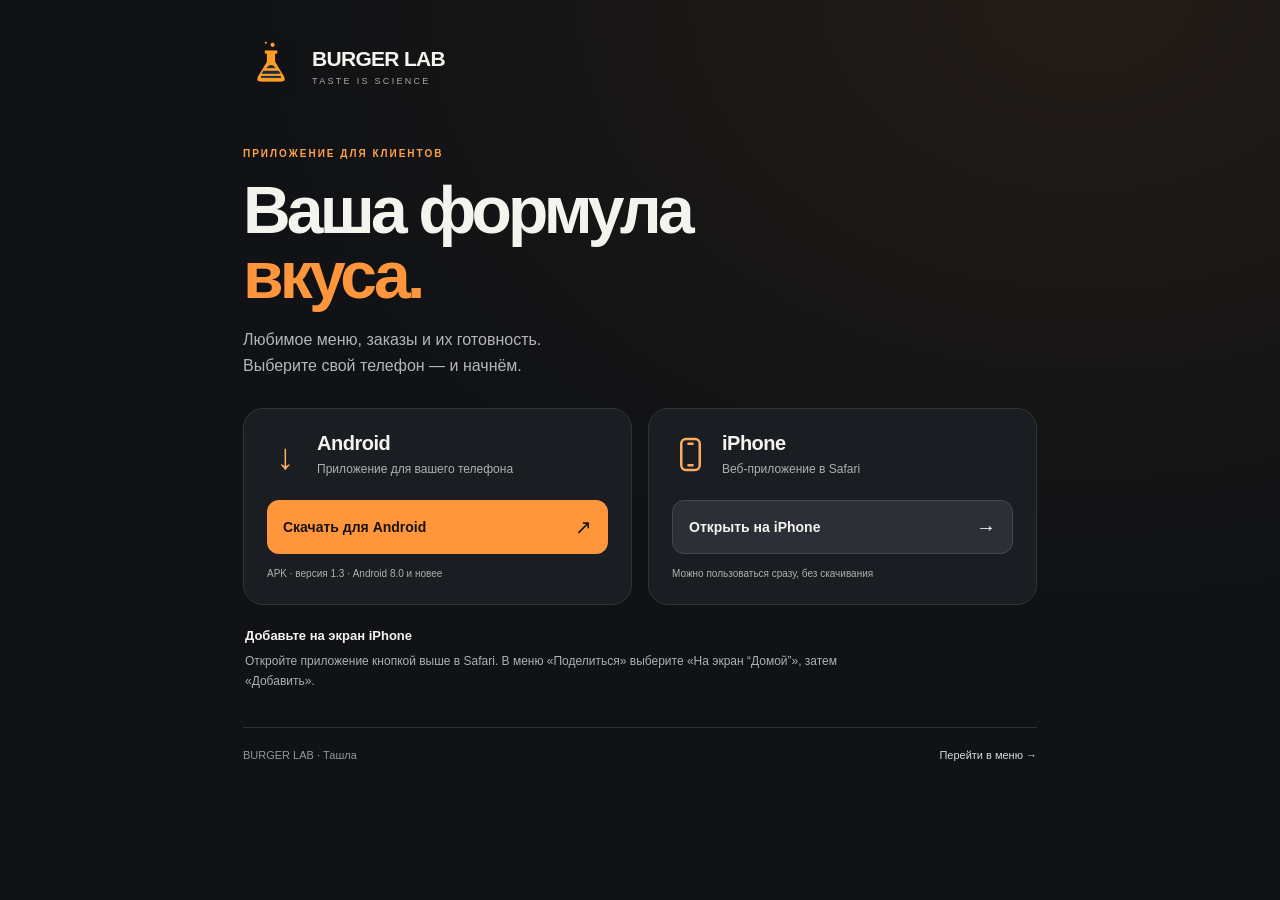
==== install.html @ da21c498 "Update install.html" ====
<!doctype html>
<html lang="ru">
<head>
  <meta charset="utf-8">
  <meta name="viewport" content="width=device-width, initial-scale=1, viewport-fit=cover">
  <meta name="theme-color" content="#101215">
  <meta name="description" content="Клиентское приложение BURGER LAB: скачать для Android или открыть веб-приложение на iPhone.">
  <meta http-equiv="Content-Security-Policy" content="default-src 'self'; script-src 'none'; style-src 'self'; img-src 'self'; base-uri 'none'; form-action 'none'">
  <title>BURGER LAB · Приложение для клиентов</title>
  <link rel="icon" type="image/svg+xml" href="./icons/favicon.svg">
  <link rel="stylesheet" href="./install.css">
</head>
<body>
  <main class="page">
    <header class="brand">
      <img src="./icons/icon-192.png" alt="" width="56" height="56">
      <div><strong>BURGER LAB</strong><span>TASTE IS SCIENCE</span></div>
    </header>
    <section class="intro" aria-labelledby="page-title">
      <span class="eyebrow">ПРИЛОЖЕНИЕ ДЛЯ КЛИЕНТОВ</span>
      <h1 id="page-title">Ваша формула<br><em>вкуса.</em></h1>
      <p>Любимое меню, заказы и их готовность.<br>Выберите свой телефон — и начнём.</p>
    </section>
    <div class="platforms">
      <section class="platform" aria-labelledby="android-title">
        <div class="platform-heading"><span class="platform-icon" aria-hidden="true">↓</span><div><h2 id="android-title">Android</h2><p>Приложение для вашего телефона</p></div></div>
        <a id="android-download" class="button primary" href="https://github.com/ivantudim-stack/burger-lab/releases/download/android-client-v1.3/BURGER-LAB-Client.apk">Скачать для Android <span aria-hidden="true">↗</span></a>
        <p class="caption">APK · версия 1.3 · Android 8.0 и новее</p>
      </section>
      <section class="platform" aria-labelledby="iphone-title">
        <div class="platform-heading"><svg class="platform-icon" viewBox="0 0 24 24" fill="none" stroke="currentColor" stroke-width="1.6" aria-hidden="true"><rect x="6" y="2" width="12" height="20" rx="3"/><path d="M10 5h4M10 19h4"/></svg><div><h2 id="iphone-title">iPhone</h2><p>Веб-приложение в Safari</p></div></div>
        <a id="iphone-web" class="button secondary" href="./">Открыть на iPhone <span aria-hidden="true">→</span></a>
        <p class="caption">Можно пользоваться сразу, без скачивания</p>
      </section>
    </div>
    <aside class="tip" aria-labelledby="home-title">
      <h2 id="home-title">Добавьте на экран iPhone</h2>
      <p>Откройте приложение кнопкой выше в Safari. В меню «Поделиться» выберите «На экран “Домой”», затем «Добавить».</p>
    </aside>
    <footer>BURGER LAB · Ташла <a href="./">Перейти в меню <span aria-hidden="true">→</span></a></footer>
  </main>
</body>
</html>
---- install.css ----
:root{color-scheme:dark;font-family:Arial,Helvetica,sans-serif;color:#f4f4ef;background:#101215;font-synthesis:none;-webkit-text-size-adjust:100%}
*{box-sizing:border-box}
body{margin:0;background:radial-gradient(ellipse at 85% 0,rgba(255,144,46,.08),transparent 55%),#101215}
a{color:inherit}
.page{max-width:850px;margin:auto;padding:38px 28px 24px;padding-top:max(38px,env(safe-area-inset-top));padding-bottom:max(24px,env(safe-area-inset-bottom))}
.brand{display:flex;gap:13px;align-items:center}
.brand img{border-radius:15px}
.brand strong{display:block;font-size:21px;letter-spacing:-.7px}
.brand span{display:block;color:#a9a9a3;font-size:9px;letter-spacing:2.3px;margin-top:5px}
.intro{padding:49px 0 29px}
.eyebrow{font-size:10px;letter-spacing:2px;font-weight:700;color:#ffa04a}
h1{font-size:66px;line-height:.98;letter-spacing:-3.8px;margin:17px 0 20px;font-weight:800}
h1 em{font-style:normal;color:#ff963b}
.intro p{font-size:16px;line-height:1.6;color:#b4b6b8;margin:0}
.platforms{display:grid;grid-template-columns:1fr 1fr;gap:16px}
.platform{padding:23px;border:1px solid #323437;border-radius:20px;background:#1a1d21}
.platform-heading{display:flex;gap:13px;align-items:center;margin-bottom:22px}
.platform-icon{display:grid;place-items:center;flex-shrink:0;width:37px;height:37px;font-size:36px;color:#ffad65}
h2{font-size:20px;letter-spacing:-.5px;margin:0}
.platform-heading p{font-size:12px;color:#aeb0b3;line-height:1.5;margin:5px 0 0}
.button{display:flex;align-items:center;justify-content:space-between;gap:12px;min-height:54px;padding:16px;border-radius:12px;font-size:14px;font-weight:700;text-decoration:none;transition:background .15s}
.button span{font-size:20px;line-height:1}
.primary{color:#18130f;background:#ff963b}
.primary:hover{background:#ffac62}
.secondary{color:#f5f3ee;background:#2c3036;border:1px solid #444950}
.secondary:hover{background:#383e46}
a:focus-visible{outline:3px solid #ffc08b;outline-offset:5px}
.caption{font-size:10px;line-height:1.5;color:#aeb0b3;margin:12px 0 0}
.tip{margin-top:23px;padding:0 2px;max-width:600px}
.tip h2{font-size:13px;letter-spacing:0}
.tip p{color:#aeb0b3;font-size:12px;line-height:1.7;margin:8px 0 0}
footer{display:flex;justify-content:space-between;gap:16px;margin-top:36px;padding-top:19px;border-top:1px solid #2c2f34;color:#92979e;font-size:11px;line-height:1.6}
footer a{text-decoration:none;color:#d8dadd}
@media(max-width:600px){.page{padding:25px 20px 22px;padding-top:max(25px,env(safe-area-inset-top));padding-bottom:max(22px,env(safe-area-inset-bottom))}.brand img{width:45px;height:45px;border-radius:12px}.brand strong{font-size:19px}.intro{padding:34px 0 25px}h1{font-size:54px;letter-spacing:-3px;margin:15px 0 17px}.intro p{font-size:14px}.platforms{grid-template-columns:1fr;gap:13px}.platform{padding:19px;border-radius:17px}.platform-heading{margin-bottom:16px}h2{font-size:19px}.button{min-height:51px}.tip{margin-top:23px}footer{margin-top:26px}}
@media(prefers-reduced-motion:reduce){.button{transition:none}}
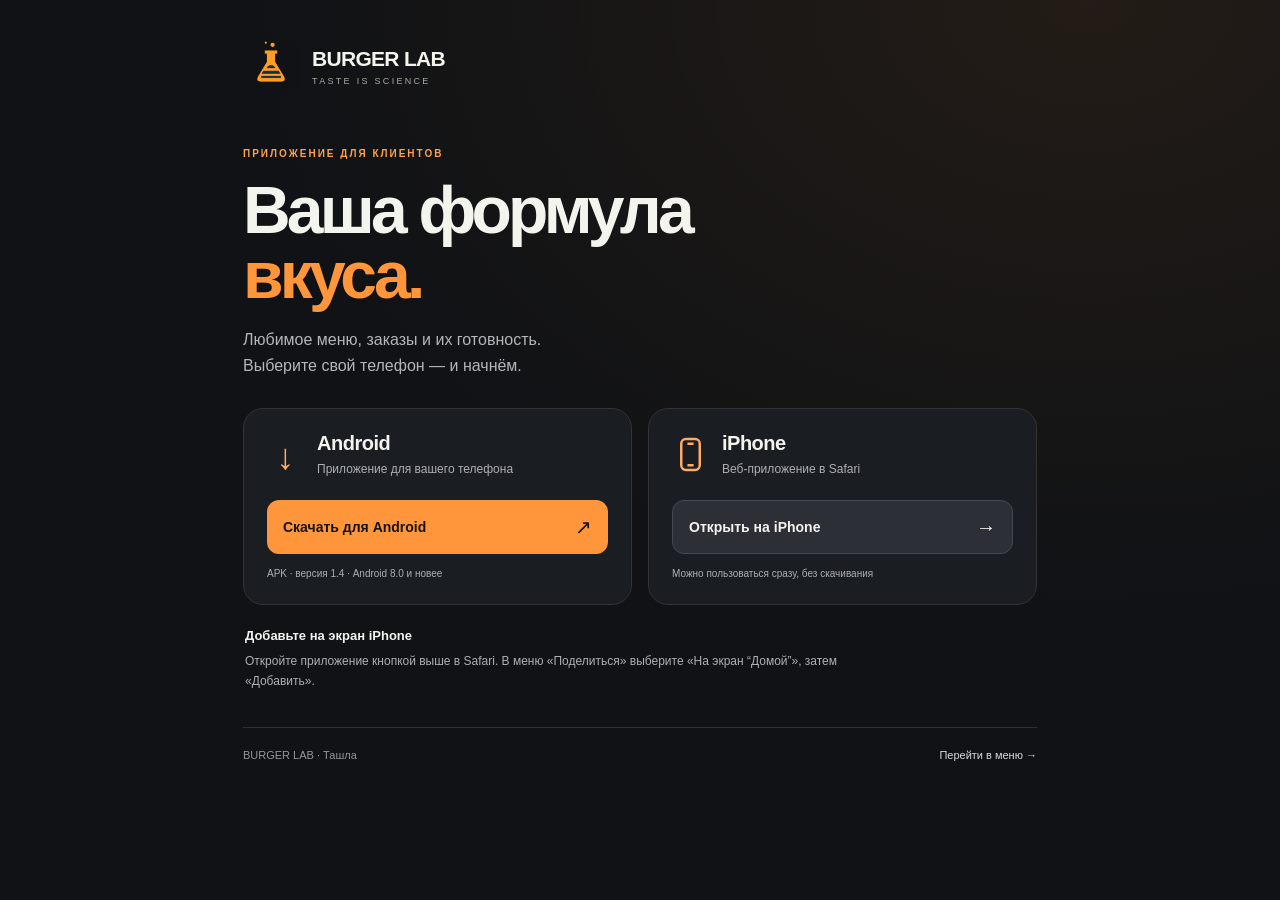
==== commit a200ca59: "Update install.html" ====
--- a/install.html
+++ b/install.html
@@ -24,8 +24,8 @@
     <div class="platforms">
       <section class="platform" aria-labelledby="android-title">
         <div class="platform-heading"><span class="platform-icon" aria-hidden="true">↓</span><div><h2 id="android-title">Android</h2><p>Приложение для вашего телефона</p></div></div>
-        <a id="android-download" class="button primary" href="https://github.com/ivantudim-stack/burger-lab/releases/download/android-client-v1.3/BURGER-LAB-Client.apk">Скачать для Android <span aria-hidden="true">↗</span></a>
-        <p class="caption">APK · версия 1.3 · Android 8.0 и новее</p>
+        <a id="android-download" class="button primary" href="https://github.com/ivantudim-stack/burger-lab/releases/download/android-client-v1.4/BURGER-LAB-Client.apk">Скачать для Android <span aria-hidden="true">↗</span></a>
+        <p class="caption">APK · версия 1.4 · Android 8.0 и новее</p>
       </section>
       <section class="platform" aria-labelledby="iphone-title">
         <div class="platform-heading"><svg class="platform-icon" viewBox="0 0 24 24" fill="none" stroke="currentColor" stroke-width="1.6" aria-hidden="true"><rect x="6" y="2" width="12" height="20" rx="3"/><path d="M10 5h4M10 19h4"/></svg><div><h2 id="iphone-title">iPhone</h2><p>Веб-приложение в Safari</p></div></div>
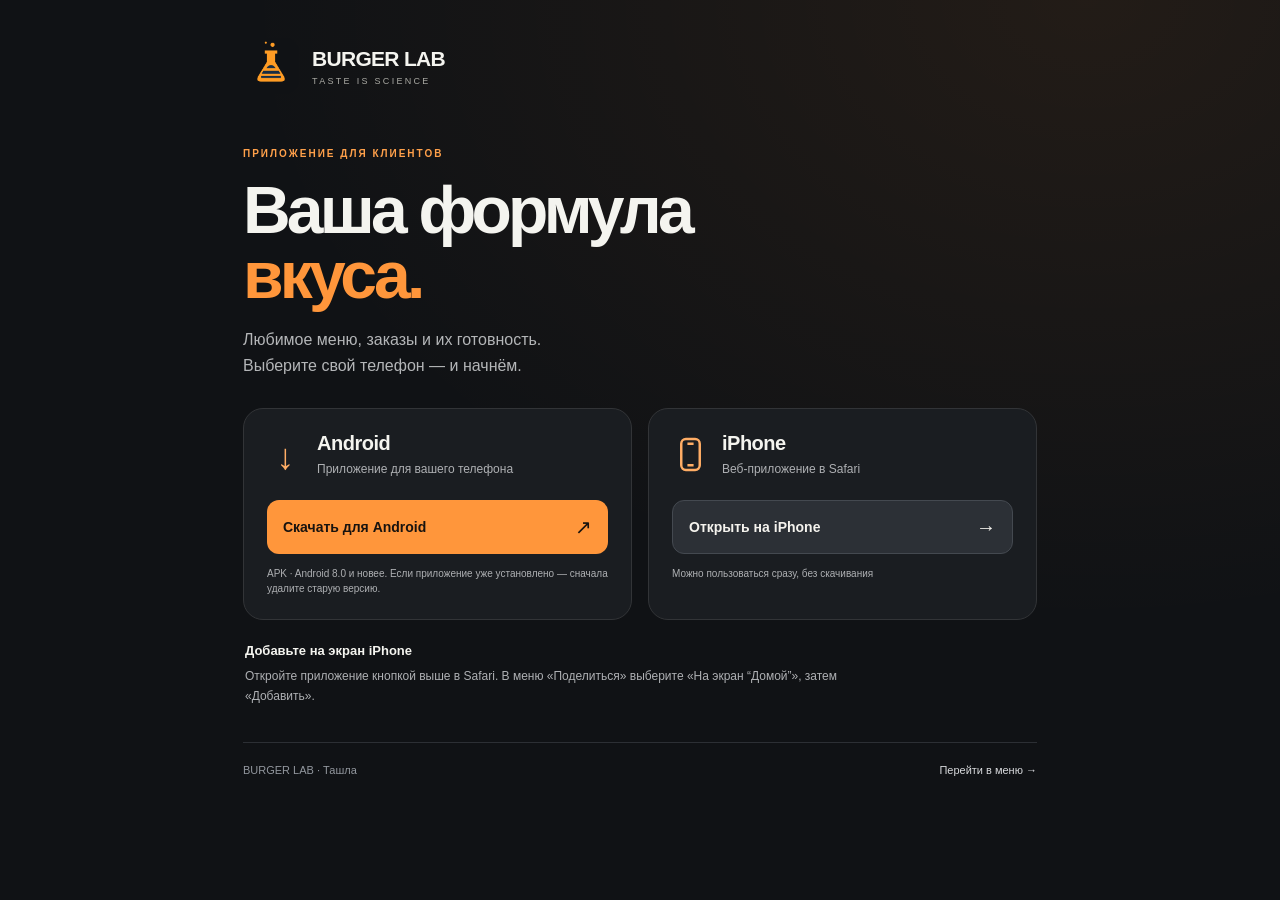
==== commit 645fa1d3: "Update install.html" ====
--- a/install.html
+++ b/install.html
@@ -24,8 +24,8 @@
     <div class="platforms">
       <section class="platform" aria-labelledby="android-title">
         <div class="platform-heading"><span class="platform-icon" aria-hidden="true">↓</span><div><h2 id="android-title">Android</h2><p>Приложение для вашего телефона</p></div></div>
-        <a id="android-download" class="button primary" href="https://github.com/ivantudim-stack/burger-lab/releases/download/android-client-v1.4/BURGER-LAB-Client.apk">Скачать для Android <span aria-hidden="true">↗</span></a>
-        <p class="caption">APK · версия 1.4 · Android 8.0 и новее</p>
+        <a id="android-download" class="button primary" href="https://github.com/ivantudim-stack/burger-lab/releases/download/android-client-release-20261022-1311/BURGER-LAB-Client.apk">Скачать для Android <span aria-hidden="true">↗</span></a>
+        <p class="caption">APK · Android 8.0 и новее. Если приложение уже установлено — сначала удалите старую версию.</p>
       </section>
       <section class="platform" aria-labelledby="iphone-title">
         <div class="platform-heading"><svg class="platform-icon" viewBox="0 0 24 24" fill="none" stroke="currentColor" stroke-width="1.6" aria-hidden="true"><rect x="6" y="2" width="12" height="20" rx="3"/><path d="M10 5h4M10 19h4"/></svg><div><h2 id="iphone-title">iPhone</h2><p>Веб-приложение в Safari</p></div></div>
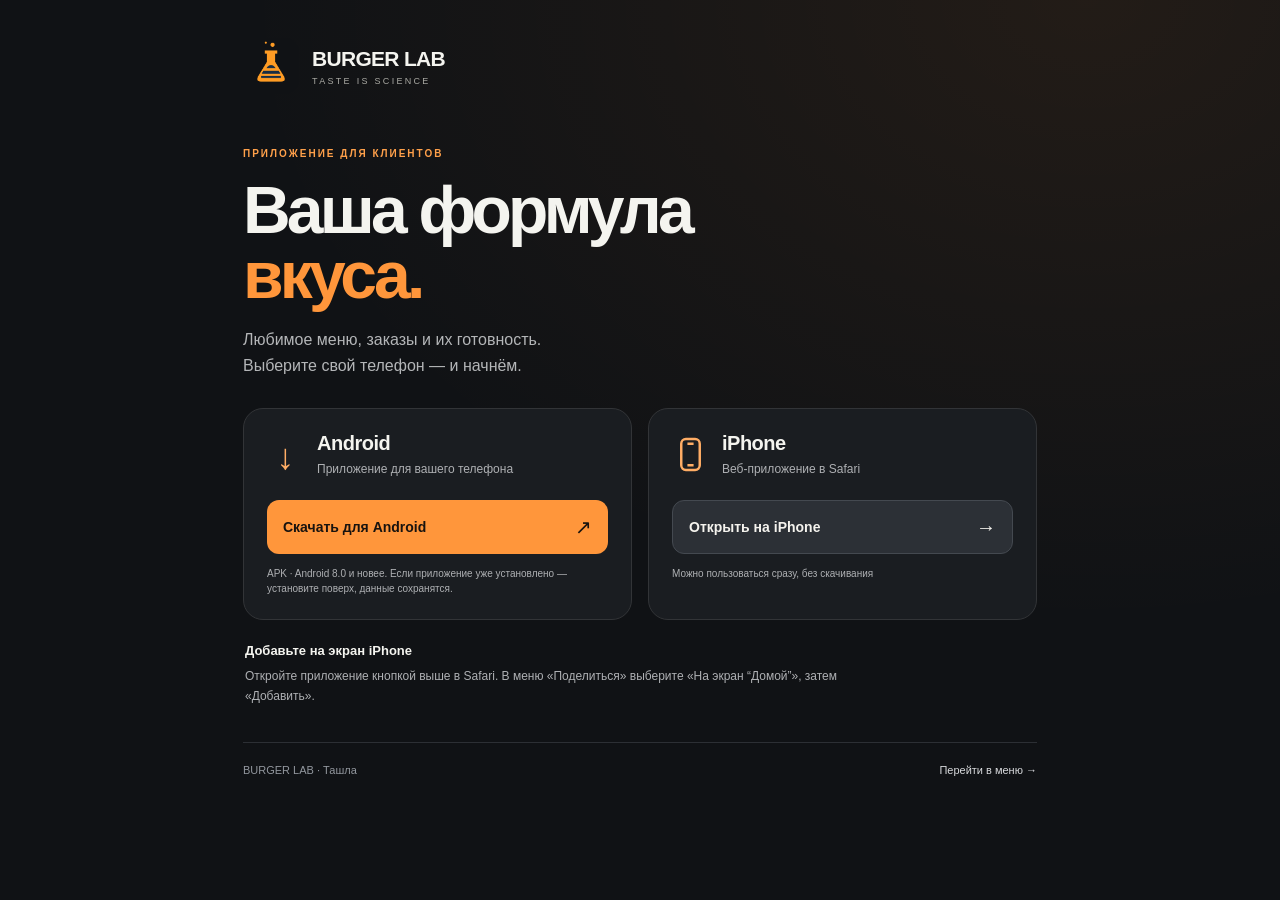
==== commit 08da6d5c: "Update install.html" ====
--- a/install.html
+++ b/install.html
@@ -24,8 +24,8 @@
     <div class="platforms">
       <section class="platform" aria-labelledby="android-title">
         <div class="platform-heading"><span class="platform-icon" aria-hidden="true">↓</span><div><h2 id="android-title">Android</h2><p>Приложение для вашего телефона</p></div></div>
-        <a id="android-download" class="button primary" href="https://github.com/ivantudim-stack/burger-lab/releases/download/android-client-release-20261022-1311/BURGER-LAB-Client.apk">Скачать для Android <span aria-hidden="true">↗</span></a>
-        <p class="caption">APK · Android 8.0 и новее. Если приложение уже установлено — сначала удалите старую версию.</p>
+        <a id="android-download" class="button primary" href="https://github.com/ivantudim-stack/burger-lab/releases/download/android-client-release-20261125-2032/BURGER-LAB-Client.apk">Скачать для Android <span aria-hidden="true">↗</span></a>
+        <p class="caption">APK · Android 8.0 и новее. Если приложение уже установлено — установите поверх, данные сохранятся.</p>
       </section>
       <section class="platform" aria-labelledby="iphone-title">
         <div class="platform-heading"><svg class="platform-icon" viewBox="0 0 24 24" fill="none" stroke="currentColor" stroke-width="1.6" aria-hidden="true"><rect x="6" y="2" width="12" height="20" rx="3"/><path d="M10 5h4M10 19h4"/></svg><div><h2 id="iphone-title">iPhone</h2><p>Веб-приложение в Safari</p></div></div>
